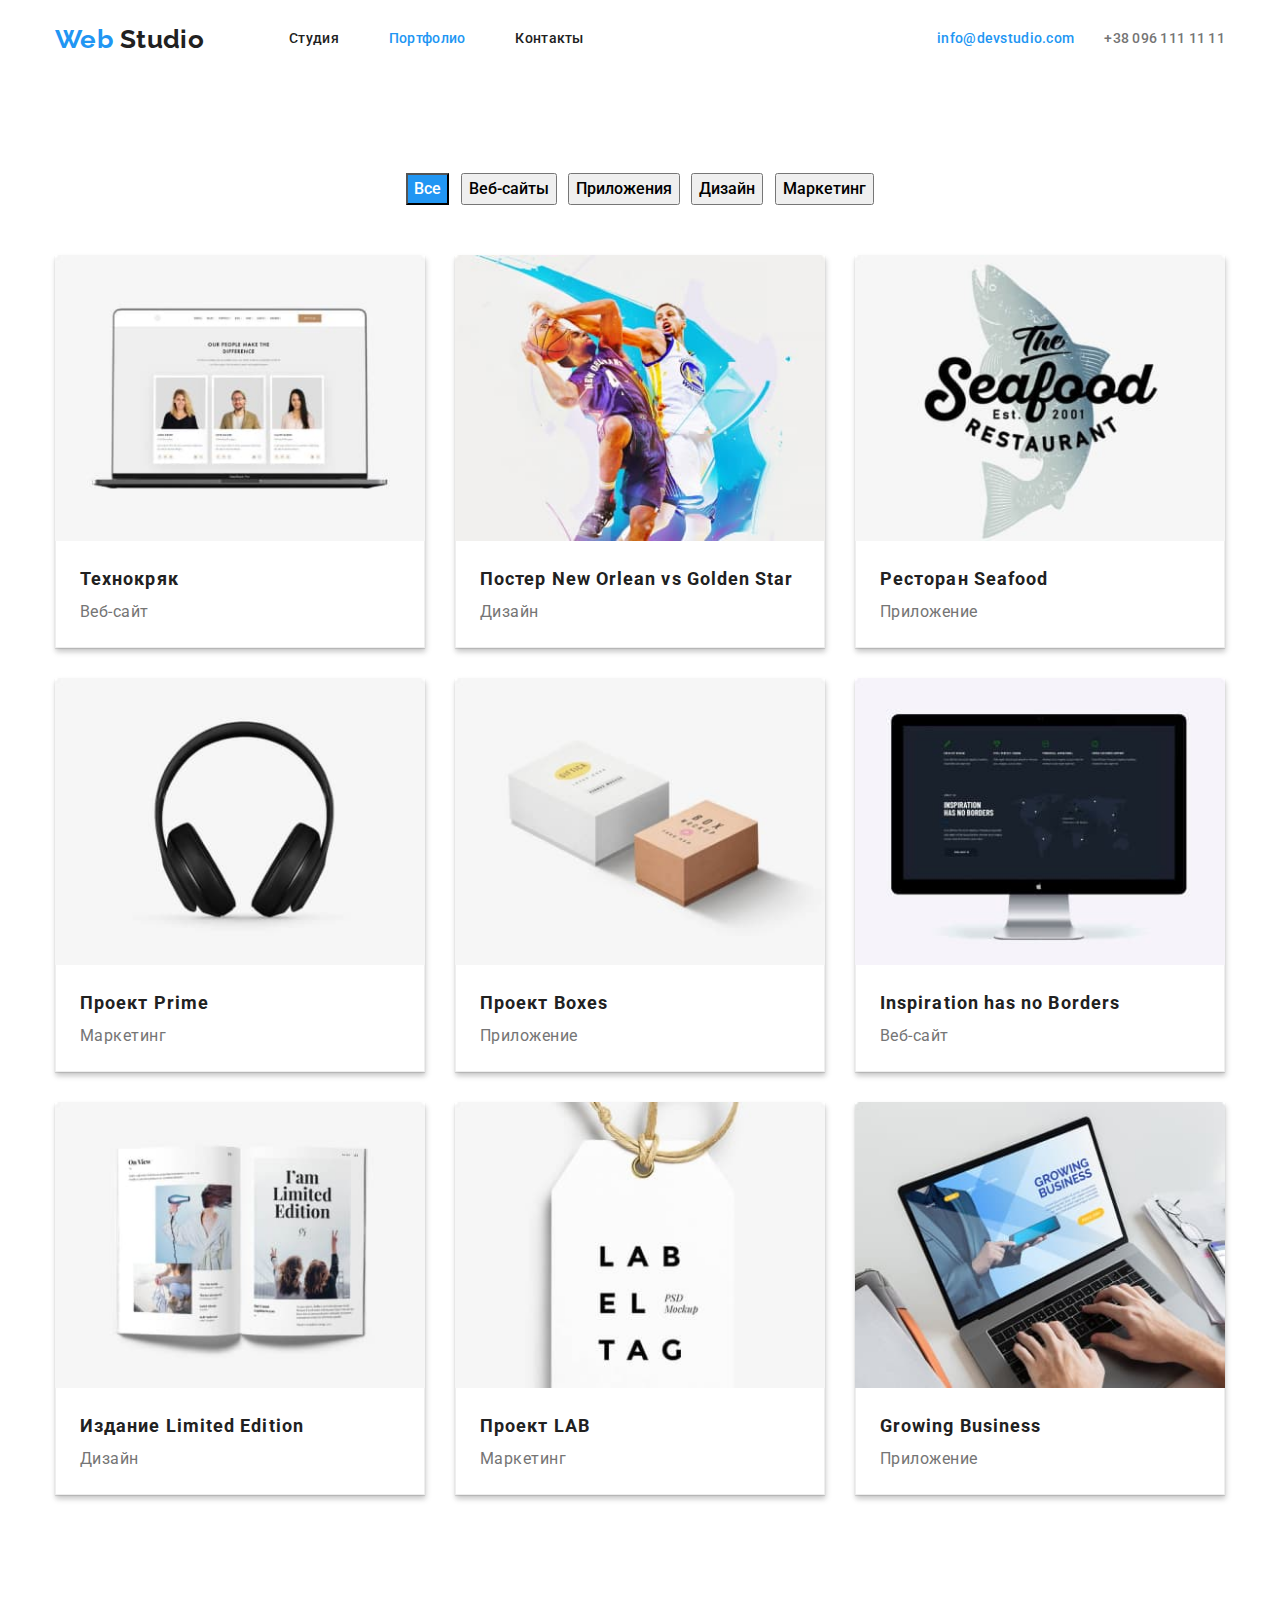
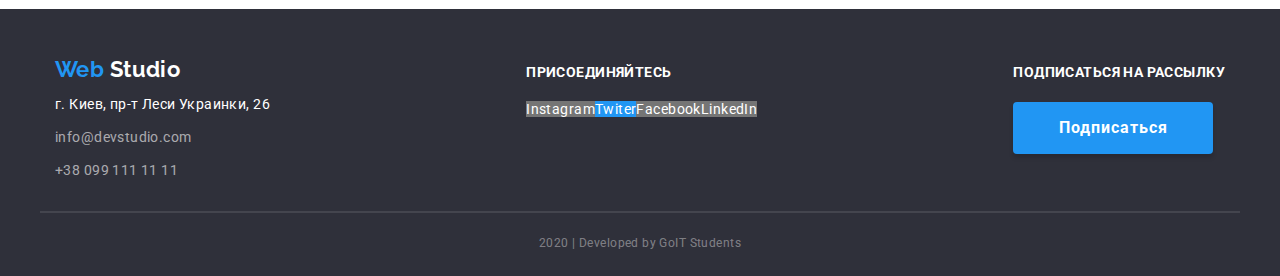
==== portfolio.html @ 7f6d7dae "Добавлен спрайт.свг" ====
<!DOCTYPE html>
<html lang="en">
  <head>
    <meta charset="UTF-8" />
    <meta name="viewport" content="width=device-width, initial-scale=1.0" />
    <title>Portfolio</title>
    <link
      href="https://fonts.googleapis.com/css2?family=Raleway:wght@700&family=Roboto:wght@500;700;900&display=swap"
      rel="stylesheet"
    />
    <link
      rel="stylesheet"
      href="https://cdnjs.cloudflare.com/ajax/libs/modern-normalize/0.6.0/modern-normalize.min.css"
    />
    <link rel="stylesheet" href="css/styles.css" />
  </head>
  <body class="body">
    <!--Заголовок-->
    <header class="page-header">
      <div class="container header-flex">
        <div class="header-nav">
          <!--Лого-->
          <nav class="main-nav">
            <a href="./index.html" class="logo">
              <span class="logo-accent">Web</span>
              Studio
            </a>

            <!--Ссылки-->
            <ul class="site-nav list">
              <li class="item">
                <a href="index.html" class="link">Студия</a>
              </li>
              <li class="item">
                <a href="po" class="link current">Портфолио</a>
              </li>
              <li class="item"><a href="" class="link">Контакты</a></li>
            </ul>
          </nav>
        </div>

        <!--Контакты (форма)-->
        <ul class="auth-nav list">
          <li class="item">
            <a href="mailto:info@devstudio.com" class="link current">
              info@devstudio.com</a
            >
          </li>
          <li class="item">
            <a href="tel:+380961111111" class="link">+38 096 111 11 11</a>
          </li>
        </ul>
      </div>
    </header>

    <main>
      <!--Главный блок-->
      <section class="portfolio">
        <div class="container">
          <!--Скрываемый заголовок-->
          <div class="button-nav">
            <button type="button" class="nav current">Все</button>
            <button type="button" class="nav">Веб-сайты</button>
            <button type="button" class="nav">Приложения</button>
            <button type="button" class="nav">Дизайн</button>
            <button type="button" class="nav">Маркетинг</button>
          </div>

          <div class="web-blocks">
            <ul class="web-list list">
              <!--Веб-сайт-->
              <li class="block">
                <a href="" class="link">
                  <img
                    src="./images/portfolio/texno.jpg"
                    alt="Лица"
                    width="370"
                    height="294"
                  />
                  <p class="desc">
                    Технокряк это современная площадка распространения
                    коронавируса. Компании используют эту платформу для
                    цифрового шпионажа и атак на защищённые сервера конкурентов.
                  </p>
                  <div class="block-content">
                    <h2 class="title">Технокряк</h2>
                    <p class="text">Веб-сайт</p>
                  </div>
                </a>
              </li>

              <!--Постер-->
              <li class="block">
                <a href="" class="link">
                  <img
                    src="./images/portfolio/veb.jpg"
                    alt="Дизайн"
                    width="370"
                    height="294"
                  />
                  <p class="desc">
                    Технокряк это современная площадка распространения
                    коронавируса. Компании используют эту платформу для
                    цифрового шпионажа и атак на защищённые сервера конкурентов.
                  </p>
                  <div class="block-content">
                    <h2 class="title">Постер New Orlean vs Golden Star</h2>
                    <p class="text">Дизайн</p>
                  </div>
                </a>
              </li>

              <!--Ресторан-->
              <li class="block">
                <a href="" class="link">
                  <img
                    src="./images/portfolio/restaurant.jpg"
                    alt="Ресторан"
                    width="370"
                    height="294"
                  />
                  <p class="desc">
                    Технокряк это современная площадка распространения
                    коронавируса. Компании используют эту платформу для
                    цифрового шпионажа и атак на защищённые сервера конкурентов.
                  </p>
                  <div class="block-content">
                    <h2 class="title">Ресторан Seafood</h2>
                    <p class="text">Приложение</p>
                  </div>
                </a>
              </li>

              <!--Маркетинг-->
              <li class="block">
                <a href="" class="link">
                  <img
                    src="./images/portfolio/headphones.jpg"
                    alt="Наушники"
                    width="370"
                    height="294"
                  />
                  <p class="desc">
                    Технокряк это современная площадка распространения
                    коронавируса. Компании используют эту платформу для
                    цифрового шпионажа и атак на защищённые сервера конкурентов.
                  </p>
                  <div class="block-content">
                    <h2 class="title">Проект Prime</h2>
                    <p class="text">Маркетинг</p>
                  </div>
                </a>
              </li>

              <!--Приложение-->
              <li class="block">
                <a href="" class="link">
                  <img
                    src="./images/portfolio/box.jpg"
                    alt="Коробки"
                    width="370"
                    height="294"
                  />
                  <p class="desc">
                    Технокряк это современная площадка распространения
                    коронавируса. Компании используют эту платформу для
                    цифрового шпионажа и атак на защищённые сервера конкурентов.
                  </p>
                  <div class="block-content">
                    <h2 class="title">Проект Boxes</h2>
                    <p class="text">Приложение</p>
                  </div>
                </a>
              </li>

              <!--Монитор-->
              <li class="block">
                <a href="" class="link">
                  <img
                    src="./images/portfolio/monitor.jpg"
                    alt="Монитор"
                    width="370"
                    height="294"
                  />
                  <p class="desc">
                    Технокряк это современная площадка распространения
                    коронавируса. Компании используют эту платформу для
                    цифрового шпионажа и атак на защищённые сервера конкурентов.
                  </p>
                  <div class="block-content">
                    <h2 class="title">Inspiration has no Borders</h2>
                    <p class="text">Веб-сайт</p>
                  </div>
                </a>
              </li>

              <!--Журнал-->
              <li class="block">
                <a href="" class="link">
                  <img
                    src="./images/portfolio/magazine.jpg"
                    alt="Журнал"
                    width="370"
                    height="294"
                  />
                  <p class="desc">
                    Технокряк это современная площадка распространения
                    коронавируса. Компании используют эту платформу для
                    цифрового шпионажа и атак на защищённые сервера конкурентов.
                  </p>
                  <div class="block-content">
                    <h2 class="title">Издание Limited Edition</h2>
                    <p class="text">Дизайн</p>
                  </div>
                </a>
              </li>

              <!--Ярлык-->
              <li class="block">
                <a href="" class="link">
                  <img
                    src="./images/portfolio/label.jpg"
                    alt="Ярлык"
                    width="370"
                    height="294"
                  />
                  <p class="desc">
                    Технокряк это современная площадка распространения
                    коронавируса. Компании используют эту платформу для
                    цифрового шпионажа и атак на защищённые сервера конкурентов.
                  </p>
                  <div class="block-content">
                    <h2 class="title">Проект LAB</h2>
                    <p class="text">Маркетинг</p>
                  </div>
                </a>
              </li>

              <!--Ноут-->
              <li class="block">
                <a href="" class="link list">
                  <img
                    src="./images/portfolio/laptop.jpg"
                    alt="Ноутбук"
                    width="370"
                    height="294"
                  />
                  <p class="desc">
                    Технокряк это современная площадка распространения
                    коронавируса. Компании используют эту платформу для
                    цифрового шпионажа и атак на защищённые сервера конкурентов.
                  </p>
                  <div class="block-content">
                    <h2 class="title">Growing Business</h2>
                    <p class="text">Приложение</p>
                  </div>
                </a>
              </li>
            </ul>
          </div>
        </div>
      </section>
    </main>

    <!--Футер-->
    <footer class="page-footer">
      <div class="container footer">
        <!--Логотип-->
        <div class="address">
          <a href="./index.html" class="logotip">
            <span class="logotip-accent">Web</span>
            <span class="logo-main">Studio</span>
          </a>

          <address class="footer-contacts">
            <p class="footer-addr">г. Киев, пр-т Леси Украинки, 26</p>
            <!--Контакты-->
            <p class="footer-mail">info@devstudio.com</p>
            <p class="footer-number">+38 099 111 11 11</p>
          </address>
        </div>

        <!--Cоиальные сети-->
        <div class="join-in">
          <h2 class="label">присоединяйтесь</h2>
          <ul class="social-links list">
            <li>
              <a href="" class="link" aria-label="Ссылка на Instagram"
                >Instagram</a
              >
            </li>
            <li>
              <a href="" class="link current" aria-label="Ссылка на Twiter"
                >Twiter</a
              >
            </li>
            <li>
              <a href="" class="link" aria-label="Cсылка на Facebook"
                >Facebook</a
              >
            </li>
            <li>
              <a href="" class="link" aria-label="Ссылка на LinkedIn"
                >LinkedIn</a
              >
            </li>
          </ul>
        </div>

        <div class="subscribe">
          <h2 class="label">подписаться на рассылку</h2>
          <a href="" class="button-primary">Подписаться</a>
        </div>
      </div>
      <p class="copyright container">2020 | Developed by GoIT Students</p>
    </footer>
  </body>
</html>
---- css/styles.css ----
/* цвет основного текста #21212 */
/* вторичный цвет текса #757575 */
/* белый #FFFFFF */
/* акцент #2196F3 */
/* вторичный цвет фона #F5F4FA*/

html {
  box-sizing: border-box;
}

*,
*::before,
*::after {
  box-sizing: inherit;
}

img {
  display: block;
  max-width: 100%;
  height: auto;
}

/* Общие стили */
:root {
  --primary-text-color: #212121;
  --title-text-color: #757575;
  --accent-color: #2196f3;
  --complementary-color: #ffffff;
  --background-complementary-color: #757575;
}

.body {
  background-color: #ffffff;
  color: var(--primary-text-color);

  font-family: Roboto, sans-serif;
  font-weight: 400;
  font-size: 14px;
  line-height: 1.14;
  letter-spacing: 0.03em;
  }

  /* Утилиты */

  .list {
  padding: 0;
  margin: 0;

  list-style: none;
}

.container {
  margin-right: auto;
  margin-left: auto;
  width: 1200px;
  padding-right: 15px;
  padding-left: 15px;
 
  /* border: 2px solid tomato; */
}

/* Logo */

.logo {
  color: var(--primary-text-color);

  font-family: Raleway, cursive;
  font-weight: 700;
  font-size: 26px;
  line-height: 1.19;
  text-decoration: none;
}

.logo-accent {
  color: var(--accent-color);
}

/* Page header */
.page-header {
  padding-top: 24px;
  padding-bottom: 25px;
}

.header-flex {
  display: flex;
  align-items: center;
  justify-content: space-between;
}

.main-nav {
  display: flex;
  align-items: center;
}

/* Site nav */
.site-nav {
  display: flex;
  margin-left: 85px;
}

/* .site-nav .item {
  background-color: tomato;
} */

.site-nav .item:not(:last-child) {
  margin-right: 50px;
}

.site-nav .link {
  display: block;
  margin-top: auto;
  margin-bottom: auto;

  color: var(--primary-text-color);

  font-family: inherit;
  font-weight: 500;
  letter-spacing: 0.02em;
  text-decoration: none;
}

.site-nav .link:hover,
.site-nav .link:focus {
  color: var(--accent-color);
}

.site-nav .link.current {
  color: var(--accent-color);
}

/* Auth nav */
.auth-nav {
  margin-top: 0;
  margin-bottom: 0;
  padding-left: 0;
  display: flex;
  margin-left: auto;
}

.auth-nav .item + .item {
  margin-left: 30px;
}

.auth-nav .item {
  color: var(--title-text-color);
  /* background-color: turquoise; */
}

.auth-nav .link {
  display: block;
  /* margin-left: auto; */

  color: var(--title-text-color)

  font-family: inherit;

  font-weight: 500;
  letter-spacing: 0.02em;
  text-decoration: none;
}

.auth-nav .link:hover,
.auth-nav .link:focus {
  color: var(--accent-color);
}

.auth-nav .link.current {
  color: var(--accent-color);
}

.mailto {
  fill: var(--title-text-color);
  margin-right: 10px; 
}

/* Footer */

.page-footer {
  background-color: #2f303a;
}

.footer {
  padding-top: 48px;
  padding-bottom: 28px;
  align-items: baseline;
  justify-content: space-between;
  display: flex;
  border-bottom: 1px solid rgba(255, 255, 255, 0.1);
}

/* Logo */

.page-footer .logotip {
  margin-bottom: 10px;
  padding: 0;

  color: var(--complementary-color);
}

.logotip {
  display: inline-block;
  text-decoration: none;
  font-family: "Raleway", sans-serif;
  font-weight: 700;
  font-size: 22px;
  line-height: 1.18;
}

.logotip-accent {
  color: var(--accent-color);

  font-family: Raleway, sans-serif;
  font-weight: 700;
  font-size: 22px;
  line-height: 1.18;
  text-decoration: none;
}

.page-footer .futer-accent {
  color: var(--accent-color);
}

/* Address */
.footer-contacts {
  font-style: normal;
  display: block;
  font-weight: 400;
  font-size: 14px;
  line-height: 1.71;
  letter-spacing: 0.03em;
}

.footer-addr {
  margin-top: 0;
  margin-bottom: 9px;
  color: var(--complementary-color);
}

.footer-mail {
  margin-top: 0;
  margin-bottom: 9px;
  color: rgba(255, 255, 255, 0.6);
}

.footer-number {
  margin-top: 0;
  margin-bottom: 0;
  color: rgba(255, 255, 255, 0.6);
}

/* Social */

.join-in > .label {
  display: block;
  margin-top: auto;
  margin-bottom: 21px;

  color: var(--complementary-color);

  font-weight: 700;
  font-size: 14px;
  line-height: 1.14;
  text-transform: uppercase;
}

.subscribe .label {
  display: block;
  margin-top: auto;
  margin-bottom: 21px;

  color: var(--complementary-color);

  font-weight: 700;
  font-size: 14px;
  line-height: 1.14;
  text-transform: uppercase;
}

.social-links {
  display: flex;
  justify-content: space-evenly;
}

/* временный цвет фона */
.social-links .link {
  color: var(--complementary-color);
  background-color: var(--background-complementary-color);

  text-decoration: none;
}

.social-links .link:hover {
  background-color: var(--accent-color);
}

.social-links .link.current {
  background-color: var(--accent-color);
}

/* Button */
 
.copyright {
  margin-top: 0;
  margin-bottom: 0;
  padding-top: 18px;
  padding-bottom: 21px;

  border-top: 1px solid rgba(255, 255, 255, 0.1);
  color: rgba(255, 255, 255, 0.4);

  font-size: 12px;
  line-height: 2;
  text-align: center;

}

/* Стили для index.html */

/* Hero */

.hero {
  padding-top: 200px;
  padding-bottom: 200px;
  text-align: center;

  background-color: #757575;

  /* border: 2px solid lime; */
}

.overlay {
min-height: 600px;
max-width: 1600px;
margin-left: auto;
margin-right: auto;
background-image: linear-gradient( to right, rgba(47, 48, 58, 0.8), rgba(47, 48, 58, 0.8) ), 
url(../images/decorative-elements/Header-img.jpg);
background-repeat: no-repeat;
background-position: center;
background-size: cover;
}

.hero-title {
  margin-top: 0;
  margin-bottom:46px;
 
  color: var(--complementary-color);

  font-weight: 900;
  font-size: 44px;
  line-height: 1.36;
  letter-spacing: 0.06em;
  text-transform: uppercase;
}

/* Button */

.button-primary {
  padding: 10px 32px;

  display: inline-block;
  border: 1px solid transparent;
  min-width: 200px;
  min-height: 50px;

  color: var(--complementary-color);
  background-color: var(--accent-color);
  text-decoration: none;

  font-weight: 700;
  font-size: 16px;
  line-height: 1.87;
  display: inline-block;
  letter-spacing: 0.06em;
  border-radius: 4px;
  box-shadow: 0px 4px 4px rgba(0, 0, 0, 0.15);

  text-align: center;
}


/* Section */
.section,
.section-team {
  padding-top: 94px;
  padding-bottom: 94px;
}

.section-title {
  margin-top: 0;
  margin-bottom: 50px;
  color: var(--primary-text-color);

  font-weight: 700;
  font-size: 36px;
  line-height: 1.17;
  text-align: center;
}

/* Features */
.section-advantages .container {
  padding-top: 94px;
  padding-bottom: 94px;
  border-bottom: 1px solid #ECECEC;
}

.future-list {
  display: flex;
}

.features {
  width: calc((100% - 90px) / 4);
  min-width: 270px;
  height: 120px;
  display: block;
  box-sizing: border-box;
  margin: 0;
  margin-right: 30px;
  text-align: center;
  justify-content: center;
}

.icons {
  width: 270px;
  height: 120px;
  background-color: #F5F4FA;
  margin-bottom: 30px;
  display: flex;
  align-items: center;
  justify-content: center;
}

.future-list .title {
  margin-top: 0;
  margin-bottom: 10px;
  text-align: left;

  color: var(--primary-text-color)
  
  font-weight: 700;
  text-transform: uppercase;
}

.future-list .link {
  color: var(--primary-text-color);
  background-color: var(--background-complementary-color);
}

.future-list .link:hover {
  color: var(--complementary-color);
  background-color: var(--accent-color.);
}

.future-list .link.current {
  color: var(--complementary-color);
  background-color: var(--accent-color);
}

.future-list .text {
  margin: 0;

  display: inline-block;
  text-align: left;

  color: var(--title-text-color);
  
  font-size: 14px;
  line-height: 1.71;
}

.future-list .features + .features {
    margin-left: 30px;
}

/* Profile */
/* временный цвет */
.profile {
  display: flex;
}

.profile .items + .items {
    margin-left: 30px;
}

.profile .items {
  background-color: var(--background-complementary-color);
}

.profile .subtitle {
  margin-top: 0;
  margin-bottom: 0;
  padding-top: 27px;
  padding-bottom: 27px; 

  color: var(--complementary-color);
  
  font-size: 14px;
  line-height: 1.14;
  font-weight: 700;
  text-align: center;
  text-transform: uppercase;
}

/* Team */

.section-team {
  background-color: #F5F4FA;
}

.team {
  display: flex;
  margin-top: 0;
  margin-bottom: 0;
  padding: 0;
  list-style-type: none;
}

.team .item {
  margin-top: 0;
  margin-bottom: 0;
  padding-top: 0;
  padding-bottom: 24px;
  text-align: center;
  box-shadow: 0px 2px 1px rgba(0, 0, 0, 0.2), 
  0px 1px 1px rgba(0, 0, 0, 0.14), 0px 1px 3px 
  rgba(0, 0, 0, 0.12);
  border-radius: 4px;

  background-color: #ffffff;
}

.team .item + .item {
  margin-left: 30px;
}

.team .team-img {
  margin-bottom: 30px;
}


.team .title{
  margin-top: 0;
  margin-bottom: 10px;
  color: var(--primary-text-color);

  font-weight: 500;
  font-size: 16px;
  line-height: 1.19;
  text-align: center;
}

.team .text {
  margin-top: 0px;
  margin-bottom: 28px;

  color: var(--title-text-color);

  font-size: 16px;
  line-height: 1.19;
  text-align: center;
}

.team .link {
  color: #afb1b8;

  text-decoration: none;
}

.team .link:hover,
.team .link:focus {
  color: var(--accent-color);
}

.team .link.current {
  color: var(--accent-color);
}

.items .link + .link {
 margin-left: 30px;
}

.team .items {
  display: flex;
  justify-content: space-evenly;
  align-items: center;
}

.customers {
  margin-top: 0px;
  margin-bottom: 0px;
  padding: 0px;
  list-style-type: none;
  display: flex;
  justify-content: space-evenly;
}

.logo-icon {
  display: flex;
  align-items: center;
  justify-content: center;
  width: 170px;
  height: 90px;
  border: 1px solid #afb1b8;
  border-radius: 4px;
  transition: border-color 250ms cubic-bezier(0.4, 0, 0.2, 1);
}

.customers .icon {
  margin-left: 30px;
}

.customers .icon:first-child{
  margin-left: 0;
}

.company-logo {
  color: red;
}

/* Стили для portfolio.html */

/* Section */
.portfolio {
padding-top: 93px;
padding-bottom: 114px;
}

.portfolio {
  color: var(--primary-text-color);
}

.portfolio .nav {
  
  font-weight: 500;
  font-size: 16px;
  line-height: 1.63;
  text-align: center;
}

.portfolio .nav:hover,
.portfolio .nav:focus {
  color: var(--complementary-color);
  background-color: var(--accent-color);
}

.portfolio .nav.current {
  color: var(--complementary-color);
  background-color: var(--accent-color);
}
.button-nav {
  margin-bottom: 50px;
 }

.button-nav > .nav:not(:last-child) {
  margin-left: 0;
  margin-right: 8px;

 }
.container .button-nav {
  text-align: center;
 }

/* Web site */

.block-content .title {
  margin: 0;
  color: var(--primary-text-color);
  
  font-weight: 700;
  font-size: 18px;
  line-height: 2;
  letter-spacing: 0.06em;
}

.web-list {
  margin: 0px;
  padding: 0px;
  display: flex;
  flex-wrap: wrap;
  
  list-style-type: none;
}

.web-list .link {
  background: url(portfolio-1.jpg);
  border-radius: 5px 5px 0px 0px;

  text-decoration: none
}

.web-list .title {
  display: flex;
  margin: 0;
  text-align: center;
  justify-content: start;
  color: var(--primary-text-color);
  font-weight: 700;
  font-size: 18px;
  line-height: 2;
  letter-spacing: 0.06em;
}


.block {
  width: calc((100% - 60px) / 3);
  margin-right: 30px;
  margin-bottom: 30px;
  /* border-bottom: 1px solid #eeeeee;
  border-right: 1px solid #eeeeee;
  border-left: 1px solid #eeeeee;
  border-bottom-right-radius: 5px;
  border-bottom-left-radius: 5px; */

  overflow: hidden;
  box-shadow: 1px 4px 6px rgba(0, 0, 0, 0.16), 0px 4px 4px rgba(0, 0, 0, 0.06), 0px 1px 1px rgba(0, 0, 0, 0.12);
}

.block .text {
  margin: 0;
  color: var(--title-text-color);
  
  font-size: 16px;
  line-height: 1.87;
}

.web-list .text {
  display: flex;
  margin: 0;
  text-align: center;
  justify-content: start;
  color: var(--title-text-color);
  font-weight: 400;
  font-size: 16px;
  line-height: 1.88;
  letter-spacing: 0.03em;
}

.block:nth-child(3n) {
  margin-right: 0;
}
/* Временный цвет */
.block .desc {
  margin: 0px;
  padding: 0px;
  color: var(--primary-text-color);
  
  font-size: 18px;
  line-height: 1.55;
}

.web-list .desc {
  padding: 0;
  margin: 0;
  
  display: none;
  font-size: 18px;
  line-height: 1.55;
  letter-spacing: 0.03em;
}

.web-list .block:nth-last-child(-n+3) {
    margin-bottom: 0;
}

.block-content {
  padding-top: 20px;
  padding-right: 24px;
  padding-left: 24px;
  padding-bottom: 20px;

  border-left: 1px solid #eeeeee; 
  border-right: 1px solid #eeeeee;
  border-bottom: 1px solid #eeeeee; 
}
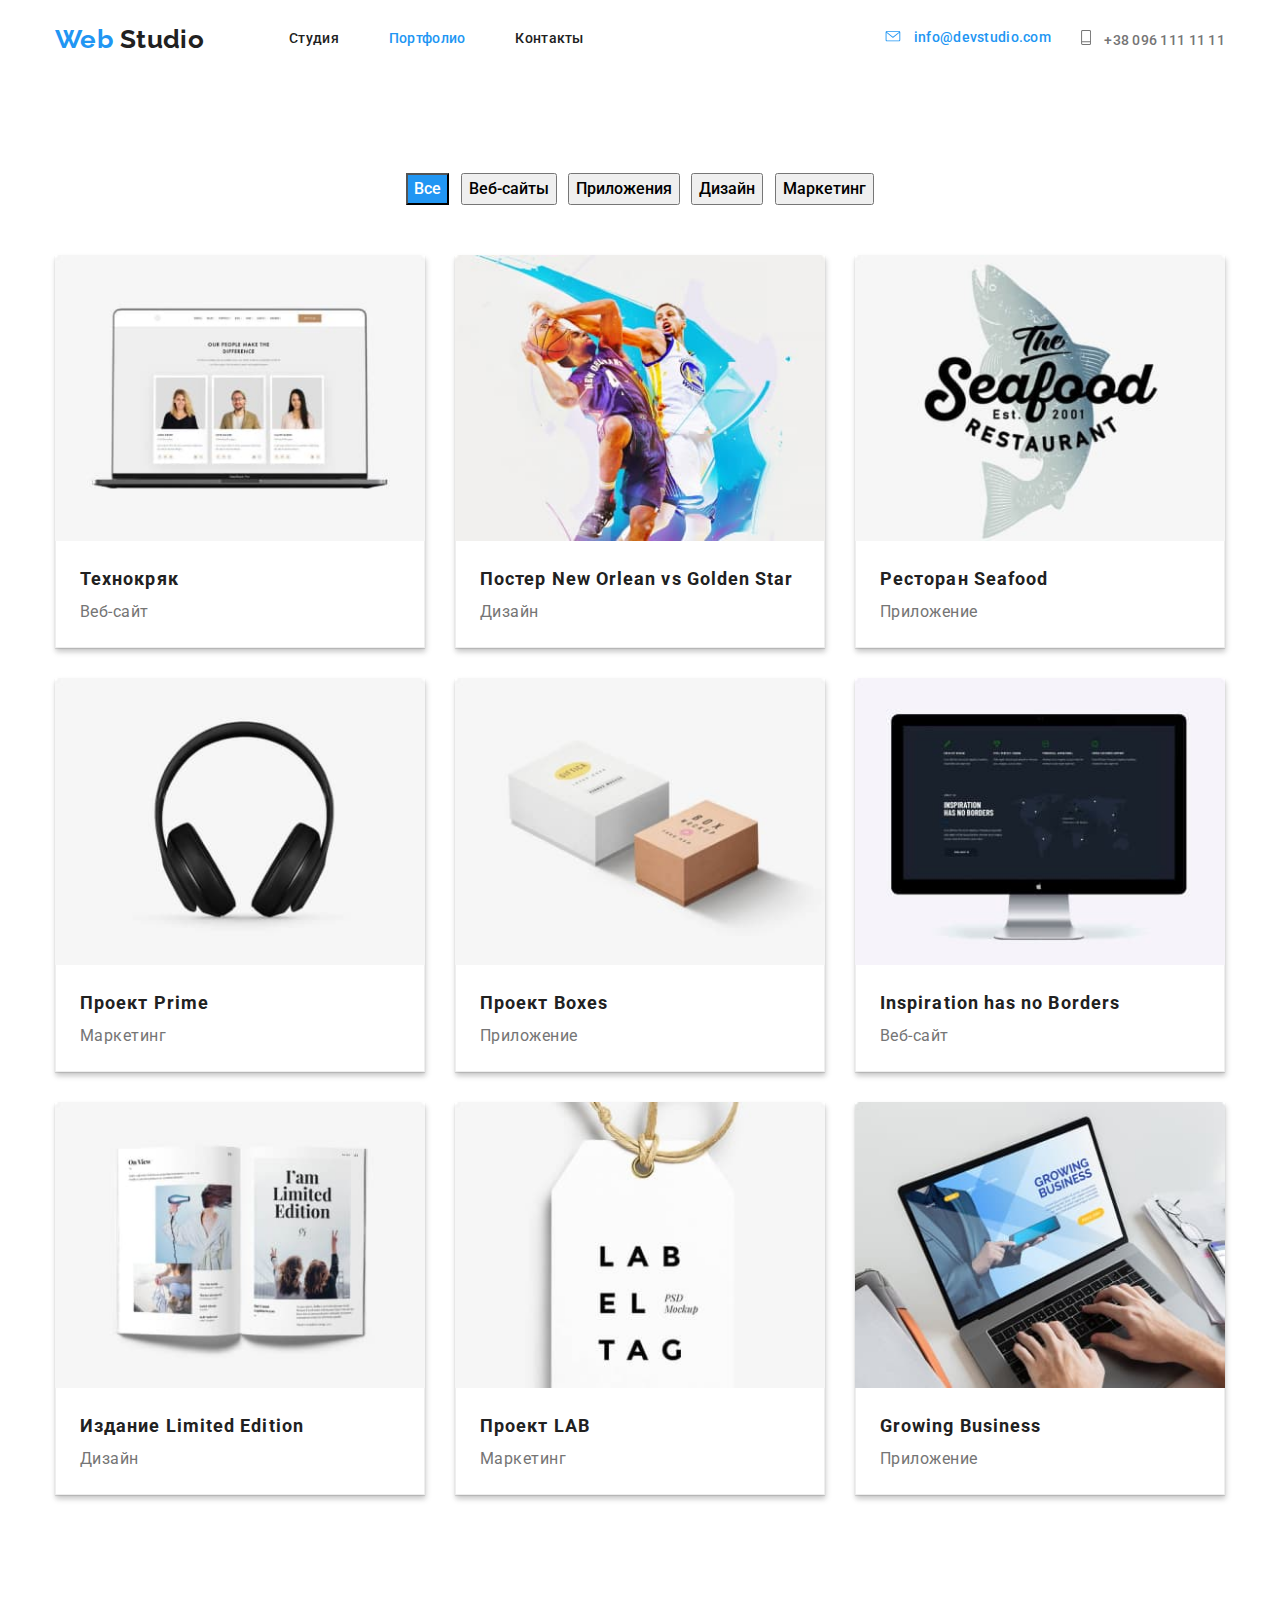
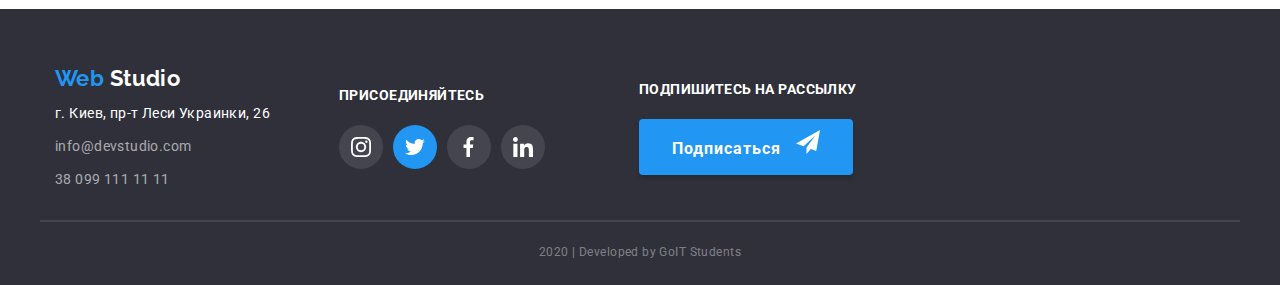
==== commit 619abf02: "Добавлена разметка и оформление всех декоративных элементов" ====
--- a/portfolio.html
+++ b/portfolio.html
@@ -43,11 +43,19 @@
         <ul class="auth-nav list">
           <li class="item">
             <a href="mailto:info@devstudio.com" class="link current">
+              <svg class="mailto current" width="16px" height="11px">
+                <use href="./images/sprite.svg#icon-mail"></use>
+              </svg>
               info@devstudio.com</a
             >
           </li>
           <li class="item">
-            <a href="tel:+380961111111" class="link">+38 096 111 11 11</a>
+            <a href="tel:+380961111111" class="link">
+              <svg class="mailto" width="10px" height="15px">
+                <use href="./images/sprite.svg#icon-phone"></use>
+              </svg>
+              +38 096 111 11 11</a
+            >
           </li>
         </ul>
       </div>
@@ -276,7 +284,7 @@
             <p class="footer-addr">г. Киев, пр-т Леси Украинки, 26</p>
             <!--Контакты-->
             <p class="footer-mail">info@devstudio.com</p>
-            <p class="footer-number">+38 099 111 11 11</p>
+            <p class="footer-number">38 099 111 11 11</p>
           </address>
         </div>
 
@@ -284,32 +292,64 @@
         <div class="join-in">
           <h2 class="label">присоединяйтесь</h2>
           <ul class="social-links list">
-            <li>
-              <a href="" class="link" aria-label="Ссылка на Instagram"
-                >Instagram</a
+            <li class="footer-socials">
+              <a
+                href="https://www.instagram.com/"
+                class="link"
+                aria-label="Ссылка на Instagram"
               >
+                <svg class="footer-icon">
+                  <use href="./images/sprite.svg#icon-instagram"></use>
+                </svg>
+              </a>
             </li>
-            <li>
-              <a href="" class="link current" aria-label="Ссылка на Twiter"
-                >Twiter</a
+            <li class="footer-socials current">
+              <a
+                href="https://twitter.com/"
+                class="link"
+                aria-label="Ссылка на Twiter"
               >
+                <svg class="footer-icon">
+                  <use href="./images/sprite.svg#icon-twitter"></use>
+                </svg>
+              </a>
             </li>
-            <li>
-              <a href="" class="link" aria-label="Cсылка на Facebook"
-                >Facebook</a
+            <li class="footer-socials">
+              <a
+                href="https://www.facebook.com/"
+                class="link"
+                aria-label="Cсылка на Facebook"
               >
+                <svg class="footer-icon">
+                  <use href="./images/sprite.svg#icon-facebbok"></use>
+                </svg>
+              </a>
             </li>
-            <li>
-              <a href="" class="link" aria-label="Ссылка на LinkedIn"
-                >LinkedIn</a
+            <li class="footer-socials">
+              <a
+                href="https://www.linkedin.com/"
+                class="link"
+                aria-label="Ссылка на LinkedIn"
               >
+                <svg class="footer-icon">
+                  <use href="./images/sprite.svg#icon-linkedin"></use>
+                </svg>
+              </a>
             </li>
           </ul>
         </div>
 
-        <div class="subscribe">
-          <h2 class="label">подписаться на рассылку</h2>
-          <a href="" class="button-primary">Подписаться</a>
+        <div class="subscribe-mail">
+          <h2 class="label">подпишитесь на рассылку</h2>
+
+          <div class="subscribe">
+            <a class="button-primary"
+              >Подписаться
+              <svg class="button-subscribe">
+                <use href="./images/sprite.svg#icon-icon-send"></use>
+              </svg>
+            </a>
+          </div>
         </div>
       </div>
       <p class="copyright container">2020 | Developed by GoIT Students</p>
--- a/css/styles.css
+++ b/css/styles.css
@@ -128,6 +128,7 @@
   color: var(--accent-color);
 }
 
+
 /* Auth nav */
 .auth-nav {
   margin-top: 0;
@@ -150,7 +151,7 @@
   display: block;
   /* margin-left: auto; */
 
-  color: var(--title-text-color)
+  color: var(--title-text-color);
 
   font-family: inherit;
 
@@ -159,6 +160,11 @@
   text-decoration: none;
 }
 
+.mailto {
+  fill: var(--title-text-color);
+  margin-right: 10px; 
+}
+
 .auth-nav .link:hover,
 .auth-nav .link:focus {
   color: var(--accent-color);
@@ -168,11 +174,14 @@
   color: var(--accent-color);
 }
 
-.mailto {
-  fill: var(--title-text-color);
-  margin-right: 10px; 
-}
-
+.mailto:hover,
+.mailto:focus {
+  fill: var(--accent-color);
+}
+
+.mailto.current {
+  fill: var(--accent-color);
+}
 /* Footer */
 
 .page-footer {
@@ -180,10 +189,9 @@
 }
 
 .footer {
-  padding-top: 48px;
+  padding-top: 57px;
   padding-bottom: 28px;
-  align-items: baseline;
-  justify-content: space-between;
+  align-items: center;
   display: flex;
   border-bottom: 1px solid rgba(255, 255, 255, 0.1);
 }
@@ -220,7 +228,13 @@
   color: var(--accent-color);
 }
 
+
 /* Address */
+
+.address {
+margin-right: 69px;
+}
+
 .footer-contacts {
   font-style: normal;
   display: block;
@@ -234,6 +248,7 @@
   margin-top: 0;
   margin-bottom: 9px;
   color: var(--complementary-color);
+  font-style: normal;
 }
 
 .footer-mail {
@@ -248,7 +263,50 @@
   color: rgba(255, 255, 255, 0.6);
 }
 
+
+.footer-socials {
+  background-color: #44454e;
+  width: 44px;
+  border-radius: 80%;
+  margin-right: 10px;
+}
+
+.footer-socials .link {
+  display: flex;
+  height: 44px;
+  align-items: center;
+  justify-content: center;
+}
+
+.footer-socials:last-child {
+    margin-right: 0;
+}
+
+.footer-icon {
+  fill: var(--complementary-color);
+  width: 20px;
+  height: 20px;
+  display: inline-block;
+  align-items: center;
+}
+
+.footer-socials:hover,
+.footer-socials:focus {
+  background-color: var(--accent-color);
+}
+
+.footer-socials.current {
+  background-color: var(--accent-color);
+}
+
+.items-social.current {
+  fill: var(--complementary-color);
+}
+
 /* Social */
+.join-in {
+  margin-right: 94px;
+}
 
 .join-in > .label {
   display: block;
@@ -263,11 +321,14 @@
   text-transform: uppercase;
 }
 
-.subscribe .label {
+.subscribe-mail {
+  margin-right: 12px;
+}
+
+.subscribe-mail .label {
   display: block;
   margin-top: auto;
   margin-bottom: 21px;
-
   color: var(--complementary-color);
 
   font-weight: 700;
@@ -276,26 +337,27 @@
   text-transform: uppercase;
 }
 
+.button-subscribe {
+  width: 24px;
+  height: 24px;
+  margin-left: 10px;
+}
+
 .social-links {
   display: flex;
-  justify-content: space-evenly;
+  padding-left: 0;
+  margin-bottom: 0;
 }
 
 /* временный цвет фона */
-.social-links .link {
-  color: var(--complementary-color);
-  background-color: var(--background-complementary-color);
-
-  text-decoration: none;
-}
-
-.social-links .link:hover {
+
+/* .social-links .link:hover {
   background-color: var(--accent-color);
 }
 
 .social-links .link.current {
   background-color: var(--accent-color);
-}
+} */
 
 /* Button */
  
@@ -398,24 +460,51 @@
 }
 
 /* Features */
-.section-advantages .container {
+.section-advantages {
   padding-top: 94px;
   padding-bottom: 94px;
   border-bottom: 1px solid #ECECEC;
 }
 
+.container-features {
+  margin-left: auto;
+  margin-right: auto;
+  width: 1200px;
+  padding-left: 15px;
+  padding-right: 15px;
+}
+
+
 .future-list {
   display: flex;
+  justify-content: center;
+  align-items: center;
+}
+
+.characteristics-div {
+
+  margin-bottom: 30px;
+  width: 270px;
+  height: 120px;
+  background: #F5F4FA;
+  border-radius: 4px;
+  display: flex;
+  align-items: center;
+  justify-content: center;
+}
+
+.characteristics-icon {
+  width: 65px;
+  height: 70px;
 }
 
 .features {
   width: calc((100% - 90px) / 4);
   min-width: 270px;
-  height: 120px;
   display: block;
   box-sizing: border-box;
   margin: 0;
-  margin-right: 30px;
+  margin-right: 0;
   text-align: center;
   justify-content: center;
 }
@@ -560,28 +649,52 @@
   text-align: center;
 }
 
-.team .link {
-  color: #afb1b8;
-
-  text-decoration: none;
-}
-
-.team .link:hover,
-.team .link:focus {
-  color: var(--accent-color);
-}
-
-.team .link.current {
-  color: var(--accent-color);
-}
-
-.items .link + .link {
- margin-left: 30px;
-}
-
 .team .items {
   display: flex;
-  justify-content: space-evenly;
+  padding-left: 0;
+  justify-content: center;
+}
+
+.team-icon {
+  margin-right: 10px;
+}
+
+.team-icon:last-child {
+  margin-right: 0;
+}
+
+.items .link-socials {
+  margin-right: 0;
+  display: flex;
+  width: 44px;
+  height: 44px;
+  align-items: center;
+  justify-content: center;
+  border-radius: 50%;
+}
+
+.link-socials:hover,
+.link-socials:focus {
+  background-color: var(--accent-color);
+}
+
+.items-social:hover {
+  fill: var(--complementary-color);
+}
+
+.link-socials.current {
+  background-color: var(--accent-color);
+}
+
+.items-social.current {
+  fill: var(--complementary-color);
+}
+
+.items-social{
+  fill: #AFB1B8;
+  width: 20px;
+  height: 20px;
+  display: inline-block;
   align-items: center;
 }
 
@@ -602,7 +715,10 @@
   height: 90px;
   border: 1px solid #afb1b8;
   border-radius: 4px;
-  transition: border-color 250ms cubic-bezier(0.4, 0, 0.2, 1);
+}
+
+.company-logo {
+  fill: #AFB1B8;;
 }
 
 .customers .icon {
@@ -613,10 +729,21 @@
   margin-left: 0;
 }
 
-.company-logo {
-  color: red;
-}
-
+.logo-icon:hover {
+  border-color: var(--accent-color);
+}
+
+.company-logo:hover {
+  fill: var(--accent-color);
+}
+
+.company-logo.current {
+  fill: var(--accent-color);
+}
+
+.logo-icon.current {
+  border-color: var(--accent-color);
+}
 /* Стили для portfolio.html */
 
 /* Section */
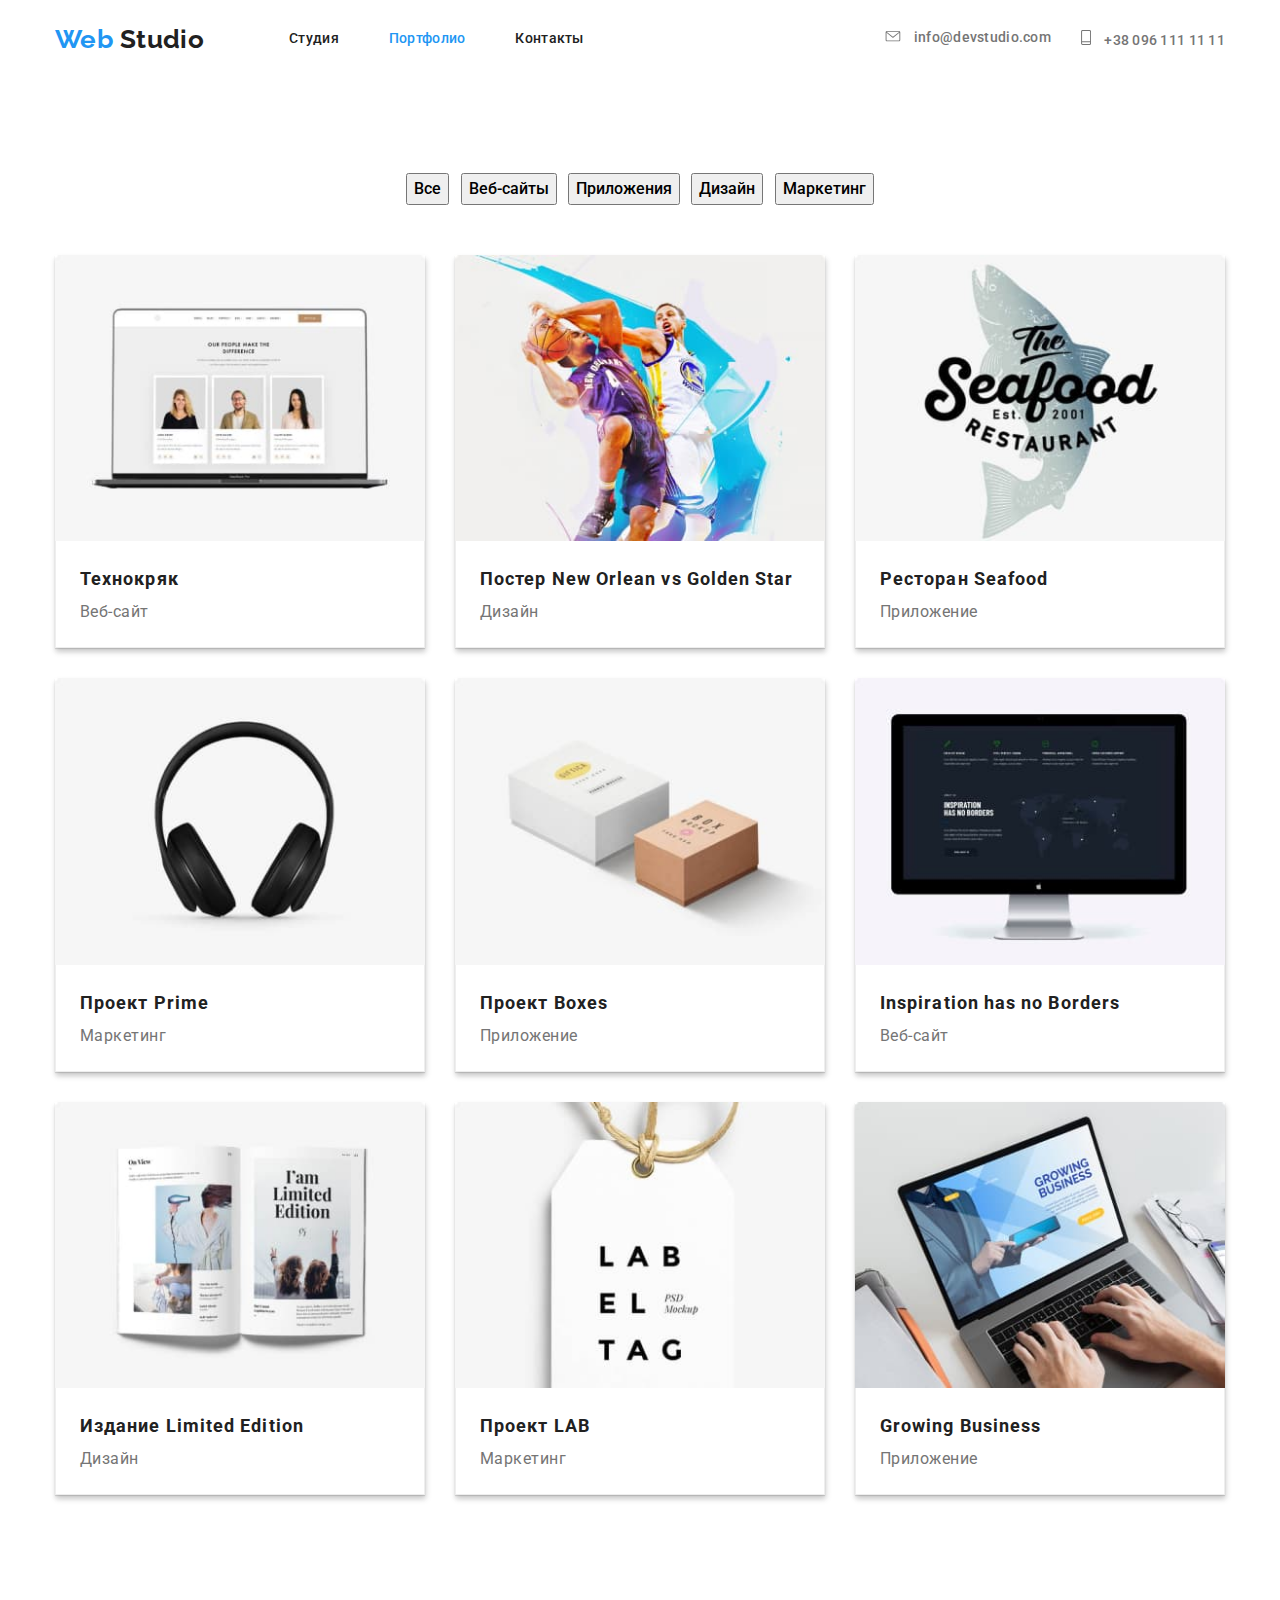
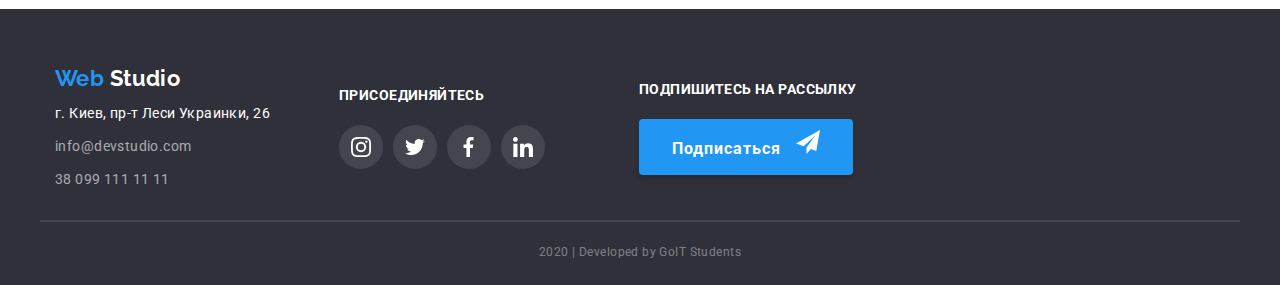
==== commit 1d302b41: "Внсены изменения - убран current" ====
--- a/portfolio.html
+++ b/portfolio.html
@@ -42,8 +42,8 @@
         <!--Контакты (форма)-->
         <ul class="auth-nav list">
           <li class="item">
-            <a href="mailto:info@devstudio.com" class="link current">
-              <svg class="mailto current" width="16px" height="11px">
+            <a href="mailto:info@devstudio.com" class="link">
+              <svg class="mailto" width="16px" height="11px">
                 <use href="./images/sprite.svg#icon-mail"></use>
               </svg>
               info@devstudio.com</a
@@ -67,7 +67,7 @@
         <div class="container">
           <!--Скрываемый заголовок-->
           <div class="button-nav">
-            <button type="button" class="nav current">Все</button>
+            <button type="button" class="nav">Все</button>
             <button type="button" class="nav">Веб-сайты</button>
             <button type="button" class="nav">Приложения</button>
             <button type="button" class="nav">Дизайн</button>
@@ -303,7 +303,7 @@
                 </svg>
               </a>
             </li>
-            <li class="footer-socials current">
+            <li class="footer-socials">
               <a
                 href="https://twitter.com/"
                 class="link"
--- a/css/styles.css
+++ b/css/styles.css
@@ -170,18 +170,11 @@
   color: var(--accent-color);
 }
 
-.auth-nav .link.current {
-  color: var(--accent-color);
-}
-
 .mailto:hover,
 .mailto:focus {
   fill: var(--accent-color);
 }
 
-.mailto.current {
-  fill: var(--accent-color);
-}
 /* Footer */
 
 .page-footer {
@@ -295,13 +288,6 @@
   background-color: var(--accent-color);
 }
 
-.footer-socials.current {
-  background-color: var(--accent-color);
-}
-
-.items-social.current {
-  fill: var(--complementary-color);
-}
 
 /* Social */
 .join-in {
@@ -682,14 +668,6 @@
   fill: var(--complementary-color);
 }
 
-.link-socials.current {
-  background-color: var(--accent-color);
-}
-
-.items-social.current {
-  fill: var(--complementary-color);
-}
-
 .items-social{
   fill: #AFB1B8;
   width: 20px;
@@ -737,13 +715,6 @@
   fill: var(--accent-color);
 }
 
-.company-logo.current {
-  fill: var(--accent-color);
-}
-
-.logo-icon.current {
-  border-color: var(--accent-color);
-}
 /* Стили для portfolio.html */
 
 /* Section */
@@ -770,10 +741,6 @@
   background-color: var(--accent-color);
 }
 
-.portfolio .nav.current {
-  color: var(--complementary-color);
-  background-color: var(--accent-color);
-}
 .button-nav {
   margin-bottom: 50px;
  }
